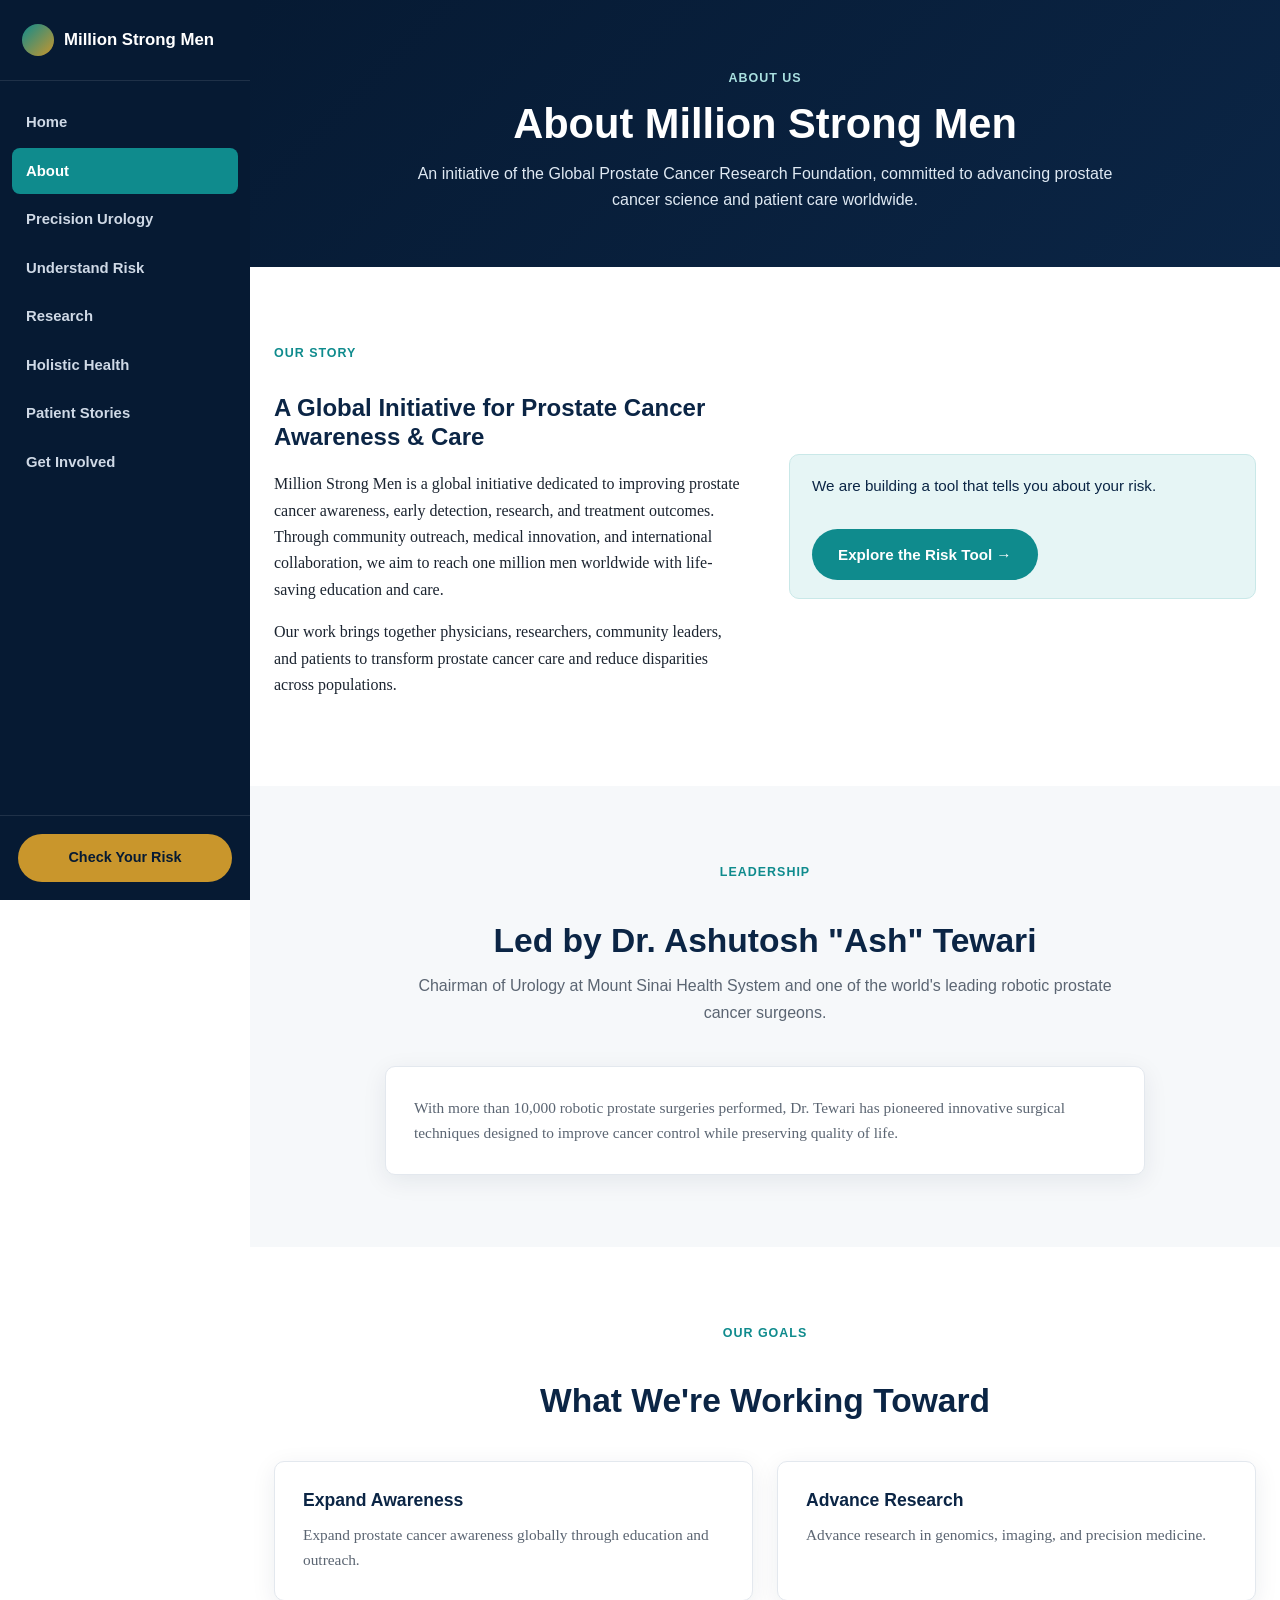
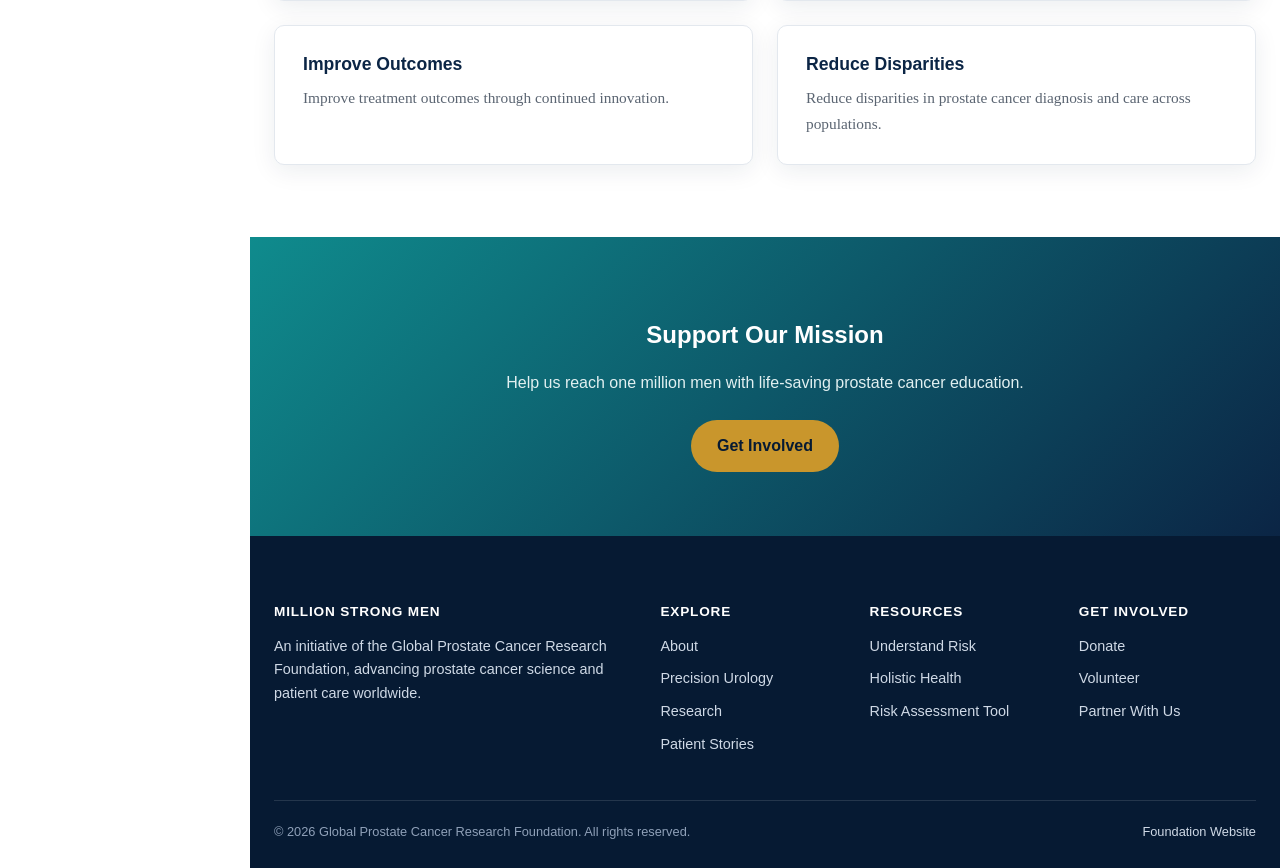
==== about.html @ bc2d8f9e "Initial commit: Million Strong Men static site Multi-page site covering the initiative, Precision Ur" ====
<!DOCTYPE html>
<html lang="en">
<head>
<meta charset="UTF-8">
<meta name="viewport" content="width=device-width, initial-scale=1.0">
<title>About | Million Strong Men</title>
<link rel="stylesheet" href="assets/style.css">
</head>
<body>

<div class="sidebar-overlay"></div>
<aside class="sidebar">
  <a href="index.html" class="sidebar-brand"><span class="mark"></span>Million Strong Men</a>
  <nav class="sidebar-nav">
      <a href="index.html">Home</a>
      <a href="about.html" class="active">About</a>
      <a href="precision-urology.html">Precision Urology</a>
      <a href="risk-factors.html">Understand Risk</a>
      <a href="research.html">Research</a>
      <a href="holistic-health.html">Holistic Health</a>
      <a href="patient-stories.html">Patient Stories</a>
      <a href="get-involved.html">Get Involved</a>
  </nav>
  <div class="sidebar-cta"><a href="https://epsa.millionstrongmen.com/" target="_blank" rel="noopener">Check Your Risk</a></div>
</aside>
<div class="mobile-topbar">
  <span class="nav-brand"><span class="mark"></span>Million Strong Men</span>
  <button class="nav-toggle" aria-label="Toggle navigation">&#9776;</button>
</div>
<div class="main-content">

<section class="page-hero">
  <div class="container">
    <span class="eyebrow" style="color:#a9e0e0;">About Us</span>
    <h1>About Million Strong Men</h1>
    <p>An initiative of the Global Prostate Cancer Research Foundation, committed to advancing prostate cancer science and patient care worldwide.</p>
  </div>
</section>

<section>
  <div class="container">
    <div class="split">
      <div>
        <span class="eyebrow">Our Story</span>
        <h2>A Global Initiative for Prostate Cancer Awareness &amp; Care</h2>
        <p>Million Strong Men is a global initiative dedicated to improving prostate cancer awareness, early detection, research, and treatment outcomes. Through community outreach, medical innovation, and international collaboration, we aim to reach one million men worldwide with life-saving education and care.</p>
        <p>Our work brings together physicians, researchers, community leaders, and patients to transform prostate cancer care and reduce disparities across populations.</p>
      </div>
      <div class="banner-note">
        We are building a tool that tells you about your risk.<br><br>
        <a href="https://epsa.millionstrongmen.com/" target="_blank" rel="noopener" class="btn btn-teal" style="margin-top:6px;">Explore the Risk Tool →</a>
      </div>
    </div>
  </div>
</section>

<section class="alt">
  <div class="container">
    <div class="section-head">
      <span class="eyebrow">Leadership</span>
      <h2>Led by Dr. Ashutosh "Ash" Tewari</h2>
      <p>Chairman of Urology at Mount Sinai Health System and one of the world's leading robotic prostate cancer surgeons.</p>
    </div>
    <div class="card" style="max-width:760px;margin:0 auto;">
      <p>With more than 10,000 robotic prostate surgeries performed, Dr. Tewari has pioneered innovative surgical techniques designed to improve cancer control while preserving quality of life.</p>
    </div>
  </div>
</section>

<section>
  <div class="container">
    <div class="section-head">
      <span class="eyebrow">Our Goals</span>
      <h2>What We're Working Toward</h2>
    </div>
    <div class="grid grid-2">
      <div class="card"><h3>Expand Awareness</h3><p>Expand prostate cancer awareness globally through education and outreach.</p></div>
      <div class="card"><h3>Advance Research</h3><p>Advance research in genomics, imaging, and precision medicine.</p></div>
      <div class="card"><h3>Improve Outcomes</h3><p>Improve treatment outcomes through continued innovation.</p></div>
      <div class="card"><h3>Reduce Disparities</h3><p>Reduce disparities in prostate cancer diagnosis and care across populations.</p></div>
    </div>
  </div>
</section>

<section class="cta-band">
  <div class="container">
    <h2>Support Our Mission</h2>
    <p>Help us reach one million men with life-saving prostate cancer education.</p>
    <div style="margin-top:24px;">
      <a href="get-involved.html" class="btn btn-primary">Get Involved</a>
    </div>
  </div>
</section>

<footer class="site-footer">
  <div class="container">
    <div class="foot-grid">
      <div>
        <h4>Million Strong Men</h4>
        <p>An initiative of the Global Prostate Cancer Research Foundation, advancing prostate cancer science and patient care worldwide.</p>
      </div>
      <div>
        <h4>Explore</h4>
        <ul>
          <li><a href="about.html">About</a></li>
          <li><a href="precision-urology.html">Precision Urology</a></li>
          <li><a href="research.html">Research</a></li>
          <li><a href="patient-stories.html">Patient Stories</a></li>
        </ul>
      </div>
      <div>
        <h4>Resources</h4>
        <ul>
          <li><a href="risk-factors.html">Understand Risk</a></li>
          <li><a href="holistic-health.html">Holistic Health</a></li>
          <li><a href="https://epsa.millionstrongmen.com/" target="_blank" rel="noopener">Risk Assessment Tool</a></li>
        </ul>
      </div>
      <div>
        <h4>Get Involved</h4>
        <ul>
          <li><a href="get-involved.html">Donate</a></li>
          <li><a href="get-involved.html">Volunteer</a></li>
          <li><a href="get-involved.html">Partner With Us</a></li>
        </ul>
      </div>
    </div>
    <div class="foot-bottom">
      <span>© 2026 Global Prostate Cancer Research Foundation. All rights reserved.</span>
      <span><a href="https://prostatecancercenternyc.com/global-prostate-cancer-research-foundation/" target="_blank" rel="noopener">Foundation Website</a></span>
    </div>
  </div>
</footer>

</div>
<script src="assets/nav.js"></script>
</body>
</html>
---- assets/style.css ----
:root {
  --navy: #0b2545;
  --navy-dark: #061a33;
  --teal: #0f8b8d;
  --teal-light: #e6f5f5;
  --gold: #c9962c;
  --ink: #1b2430;
  --muted: #5b6572;
  --paper: #ffffff;
  --paper-alt: #f6f8fa;
  --border: #e3e8ee;
  --radius: 10px;
  --maxw: 1120px;
  --shadow: 0 6px 24px rgba(11, 37, 69, 0.08);
}

* { box-sizing: border-box; }
html { scroll-behavior: smooth; }

body {
  margin: 0;
  font-family: "Georgia", "Iowan Old Style", serif;
  color: var(--ink);
  background: var(--paper);
  line-height: 1.65;
}

h1, h2, h3, h4, .nav-brand {
  font-family: "Helvetica Neue", Arial, sans-serif;
  font-weight: 700;
  color: var(--navy);
  line-height: 1.2;
}

p { margin: 0 0 1em; }
a { color: var(--teal); text-decoration: none; }
a:hover { text-decoration: underline; }
img { max-width: 100%; display: block; }

.container {
  max-width: var(--maxw);
  margin: 0 auto;
  padding: 0 24px;
}

.main-content {
  margin-left: var(--sidebar-w);
}

/* Sidebar Nav */
:root { --sidebar-w: 250px; }

.sidebar {
  position: fixed;
  top: 0; left: 0;
  width: var(--sidebar-w);
  height: 100vh;
  background: var(--navy-dark);
  color: #cfd9e6;
  display: flex;
  flex-direction: column;
  z-index: 100;
  overflow-y: auto;
}
.sidebar-brand {
  display: flex;
  align-items: center;
  gap: 10px;
  padding: 24px 22px;
  font-family: "Helvetica Neue", Arial, sans-serif;
  font-weight: 700;
  font-size: 1.05rem;
  color: #fff;
  border-bottom: 1px solid rgba(255,255,255,.1);
}
.sidebar-brand .mark {
  width: 32px; height: 32px;
  border-radius: 50%;
  background: linear-gradient(135deg, var(--teal), var(--gold));
  display: inline-block;
  flex-shrink: 0;
}
nav.sidebar-nav {
  display: flex;
  flex-direction: column;
  padding: 18px 12px;
  gap: 2px;
  font-family: "Helvetica Neue", Arial, sans-serif;
  font-size: .93rem;
  flex: 1;
}
nav.sidebar-nav a {
  color: #cfd9e6;
  font-weight: 600;
  padding: 11px 14px;
  border-radius: 8px;
  text-decoration: none;
}
nav.sidebar-nav a:hover { background: rgba(255,255,255,.06); color: #fff; }
nav.sidebar-nav a.active {
  background: var(--teal);
  color: #fff;
}
.sidebar-cta {
  padding: 18px;
  border-top: 1px solid rgba(255,255,255,.1);
}
.sidebar-cta a {
  display: block;
  text-align: center;
  background: var(--gold);
  color: var(--navy-dark) !important;
  font-family: "Helvetica Neue", Arial, sans-serif;
  font-weight: 700;
  padding: 12px;
  border-radius: 999px;
  text-decoration: none;
  font-size: .9rem;
}
.sidebar-cta a:hover { opacity: .9; }

/* Mobile topbar for sidebar toggle */
.mobile-topbar {
  display: none;
  position: sticky;
  top: 0;
  z-index: 90;
  background: var(--navy-dark);
  color: #fff;
  align-items: center;
  justify-content: space-between;
  padding: 14px 18px;
  font-family: "Helvetica Neue", Arial, sans-serif;
  font-weight: 700;
}
.mobile-topbar .nav-brand { display: flex; align-items: center; gap: 8px; color: #fff; font-size: 1rem; }
.mobile-topbar .mark { width: 26px; height: 26px; border-radius: 50%; background: linear-gradient(135deg, var(--teal), var(--gold)); display: inline-block; }
.nav-toggle {
  background: none;
  border: 1px solid rgba(255,255,255,.4);
  color: #fff;
  width: 38px; height: 38px;
  border-radius: 8px;
  font-size: 1.1rem;
  cursor: pointer;
}

.sidebar-overlay {
  display: none;
  position: fixed;
  inset: 0;
  background: rgba(6,26,51,.5);
  z-index: 95;
}

@media (max-width: 880px) {
  .sidebar {
    transform: translateX(-100%);
    transition: transform .25s ease;
    box-shadow: 0 0 40px rgba(0,0,0,.3);
  }
  body.sidebar-open .sidebar { transform: translateX(0); }
  body.sidebar-open .sidebar-overlay { display: block; }
  .mobile-topbar { display: flex; }
  .main-content { margin-left: 0 !important; }
}

/* Hero */
.hero {
  background: linear-gradient(135deg, var(--navy-dark), var(--navy) 60%, var(--teal));
  color: #fff;
  padding: 90px 0 80px;
}
.hero .container { max-width: 780px; text-align: center; }
.hero h1 {
  color: #fff;
  font-size: clamp(2.1rem, 4.5vw, 3.2rem);
  margin: 0 0 18px;
}
.hero p.lead {
  font-family: "Helvetica Neue", Arial, sans-serif;
  font-size: 1.15rem;
  color: #dfe9f3;
  margin-bottom: 30px;
}
.hero-actions { display: flex; gap: 14px; justify-content: center; flex-wrap: wrap; }

.page-hero {
  background: linear-gradient(135deg, var(--navy-dark), var(--navy));
  color: #fff;
  padding: 64px 0 54px;
  text-align: center;
}
.page-hero h1 { color: #fff; margin: 0 0 12px; font-size: clamp(1.9rem, 4vw, 2.6rem); }
.page-hero p { color: #dfe9f3; max-width: 700px; margin: 0 auto; font-family: "Helvetica Neue", Arial, sans-serif; }

/* Buttons */
.btn {
  display: inline-block;
  font-family: "Helvetica Neue", Arial, sans-serif;
  font-weight: 700;
  padding: 13px 26px;
  border-radius: 999px;
  text-decoration: none;
  transition: transform .15s ease, box-shadow .15s ease;
}
.btn:hover { text-decoration: none; transform: translateY(-1px); }
.btn-primary { background: var(--gold); color: var(--navy-dark) !important; }
.btn-primary:hover { box-shadow: 0 8px 18px rgba(201,150,44,.35); }
.btn-outline { background: transparent; color: #fff !important; border: 1.5px solid rgba(255,255,255,.6); }
.btn-outline:hover { background: rgba(255,255,255,.12); }
.btn-teal { background: var(--teal); color: #fff !important; }
.btn-teal:hover { box-shadow: 0 8px 18px rgba(15,139,141,.3); }

/* Sections */
section { padding: 72px 0; }
section.alt { background: var(--paper-alt); }
.section-head { max-width: 700px; margin: 0 auto 40px; text-align: center; }
.section-head h2 { font-size: clamp(1.6rem, 3vw, 2.1rem); margin-bottom: 12px; }
.section-head p { color: var(--muted); font-family: "Helvetica Neue", Arial, sans-serif; }
.eyebrow {
  display: inline-block;
  font-family: "Helvetica Neue", Arial, sans-serif;
  font-size: .78rem;
  font-weight: 700;
  letter-spacing: .08em;
  text-transform: uppercase;
  color: var(--teal);
  margin-bottom: 10px;
}

/* Grid / Cards */
.grid { display: grid; gap: 24px; }
.grid-2 { grid-template-columns: repeat(2, 1fr); }
.grid-3 { grid-template-columns: repeat(3, 1fr); }
.grid-4 { grid-template-columns: repeat(4, 1fr); }
@media (max-width: 900px) {
  .grid-3, .grid-4 { grid-template-columns: repeat(2, 1fr); }
}
@media (max-width: 640px) {
  .grid-2, .grid-3, .grid-4 { grid-template-columns: 1fr; }
}

.card {
  background: #fff;
  border: 1px solid var(--border);
  border-radius: var(--radius);
  padding: 28px;
  box-shadow: var(--shadow);
}
.card h3 {
  font-size: 1.1rem;
  margin: 0 0 10px;
}
.card p { color: var(--muted); margin-bottom: 0; font-size: .96rem; }

.icon-badge {
  width: 46px; height: 46px;
  border-radius: 12px;
  background: var(--teal-light);
  color: var(--teal);
  display: flex; align-items: center; justify-content: center;
  font-size: 1.3rem;
  margin-bottom: 16px;
}

/* Stats */
.stats {
  display: grid;
  grid-template-columns: repeat(4, 1fr);
  gap: 24px;
  text-align: center;
}
@media (max-width: 700px) { .stats { grid-template-columns: repeat(2,1fr); } }
.stat .num {
  font-family: "Helvetica Neue", Arial, sans-serif;
  font-size: 2.4rem;
  font-weight: 800;
  color: var(--navy);
}
.stat .label { color: var(--muted); font-family: "Helvetica Neue", Arial, sans-serif; font-size: .9rem; }

/* Split content */
.split {
  display: grid;
  grid-template-columns: 1fr 1fr;
  gap: 48px;
  align-items: center;
}
@media (max-width: 800px) { .split { grid-template-columns: 1fr; } }

/* Quote / testimonials */
.quote-card {
  background: var(--paper);
  border-left: 4px solid var(--gold);
  border-radius: 4px;
  padding: 26px 28px;
  box-shadow: var(--shadow);
}
.quote-card p.quote { font-style: italic; font-size: 1.05rem; margin-bottom: 10px; }
.quote-card .who { font-family: "Helvetica Neue", Arial, sans-serif; font-size: .85rem; color: var(--muted); font-weight: 700;}

/* Lists */
ul.check-list { list-style: none; margin: 0; padding: 0; }
ul.check-list li {
  padding-left: 30px;
  position: relative;
  margin-bottom: 12px;
  font-family: "Helvetica Neue", Arial, sans-serif;
  color: var(--ink);
}
ul.check-list li::before {
  content: "✓";
  position: absolute;
  left: 0; top: 0;
  color: var(--teal);
  font-weight: 800;
}

/* CTA band */
.cta-band {
  background: linear-gradient(135deg, var(--teal), var(--navy));
  color: #fff;
  text-align: center;
  padding: 64px 0;
}
.cta-band h2 { color: #fff; }
.cta-band p { color: #e2f0f1; font-family: "Helvetica Neue", Arial, sans-serif; }

/* Footer */
footer.site-footer {
  background: var(--navy-dark);
  color: #cfd9e6;
  padding: 50px 0 26px;
  font-family: "Helvetica Neue", Arial, sans-serif;
  font-size: .9rem;
}
footer.site-footer .foot-grid {
  display: grid;
  grid-template-columns: 2fr 1fr 1fr 1fr;
  gap: 32px;
  margin-bottom: 34px;
}
@media (max-width: 800px) { footer.site-footer .foot-grid { grid-template-columns: 1fr 1fr; } }
footer.site-footer h4 { color: #fff; font-size: .85rem; text-transform: uppercase; letter-spacing: .06em; margin-bottom: 14px; }
footer.site-footer a { color: #cfd9e6; }
footer.site-footer a:hover { color: #fff; }
footer.site-footer ul { list-style: none; padding: 0; margin: 0; }
footer.site-footer li { margin-bottom: 9px; }
.foot-bottom {
  border-top: 1px solid rgba(255,255,255,.12);
  padding-top: 20px;
  display: flex;
  justify-content: space-between;
  flex-wrap: wrap;
  gap: 10px;
  color: #8fa0b8;
  font-size: .8rem;
}

/* Timeline / innovations */
.innov {
  display: grid;
  grid-template-columns: 1fr;
  gap: 18px;
}
.innov-item {
  display: grid;
  grid-template-columns: 60px 1fr;
  gap: 18px;
  padding: 20px 0;
  border-bottom: 1px solid var(--border);
}
.innov-item:last-child { border-bottom: none; }
.innov-num {
  font-family: "Helvetica Neue", Arial, sans-serif;
  font-weight: 800;
  color: var(--gold);
  font-size: 1.4rem;
}

/* Mobile nav */
@media (max-width: 880px) {
  nav.main-nav { display: none; }
}

.banner-note {
  background: var(--teal-light);
  border: 1px solid #c9e8e8;
  border-radius: var(--radius);
  padding: 18px 22px;
  font-family: "Helvetica Neue", Arial, sans-serif;
  color: var(--navy);
  font-size: .95rem;
}
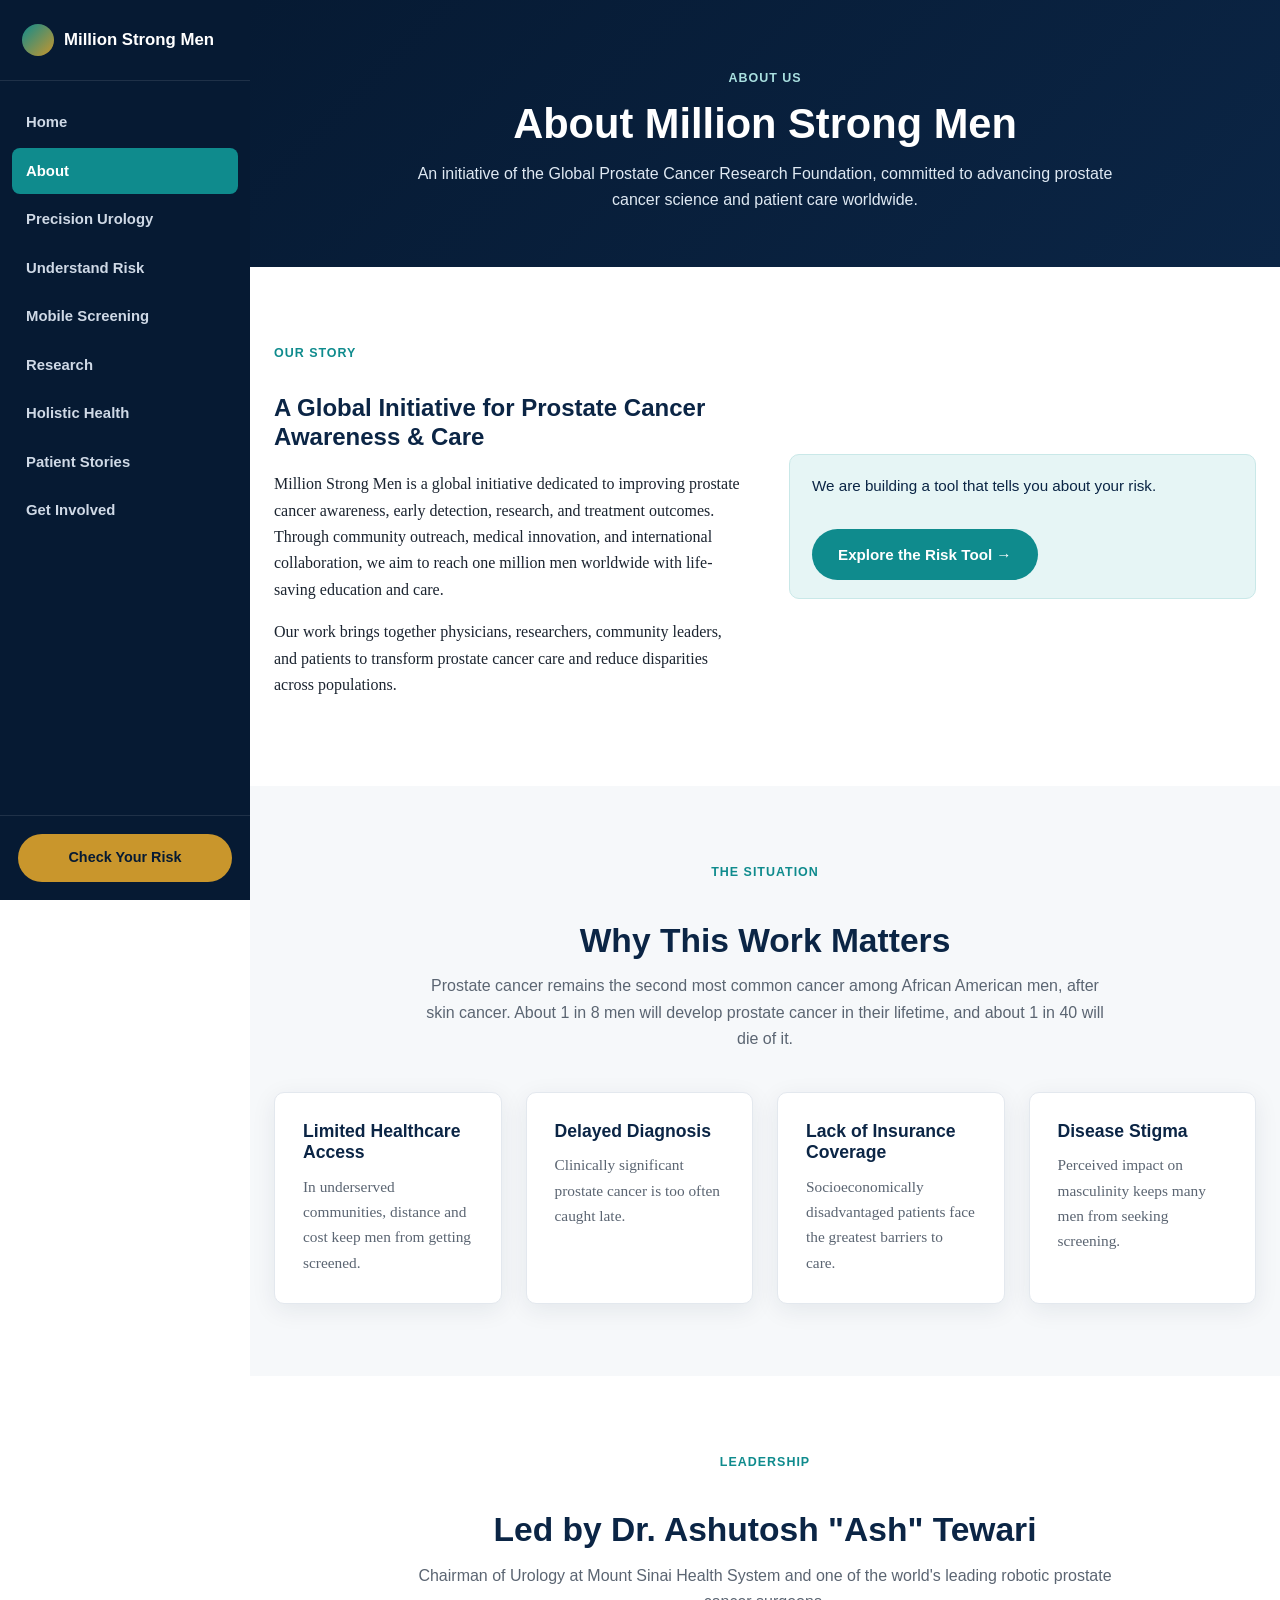
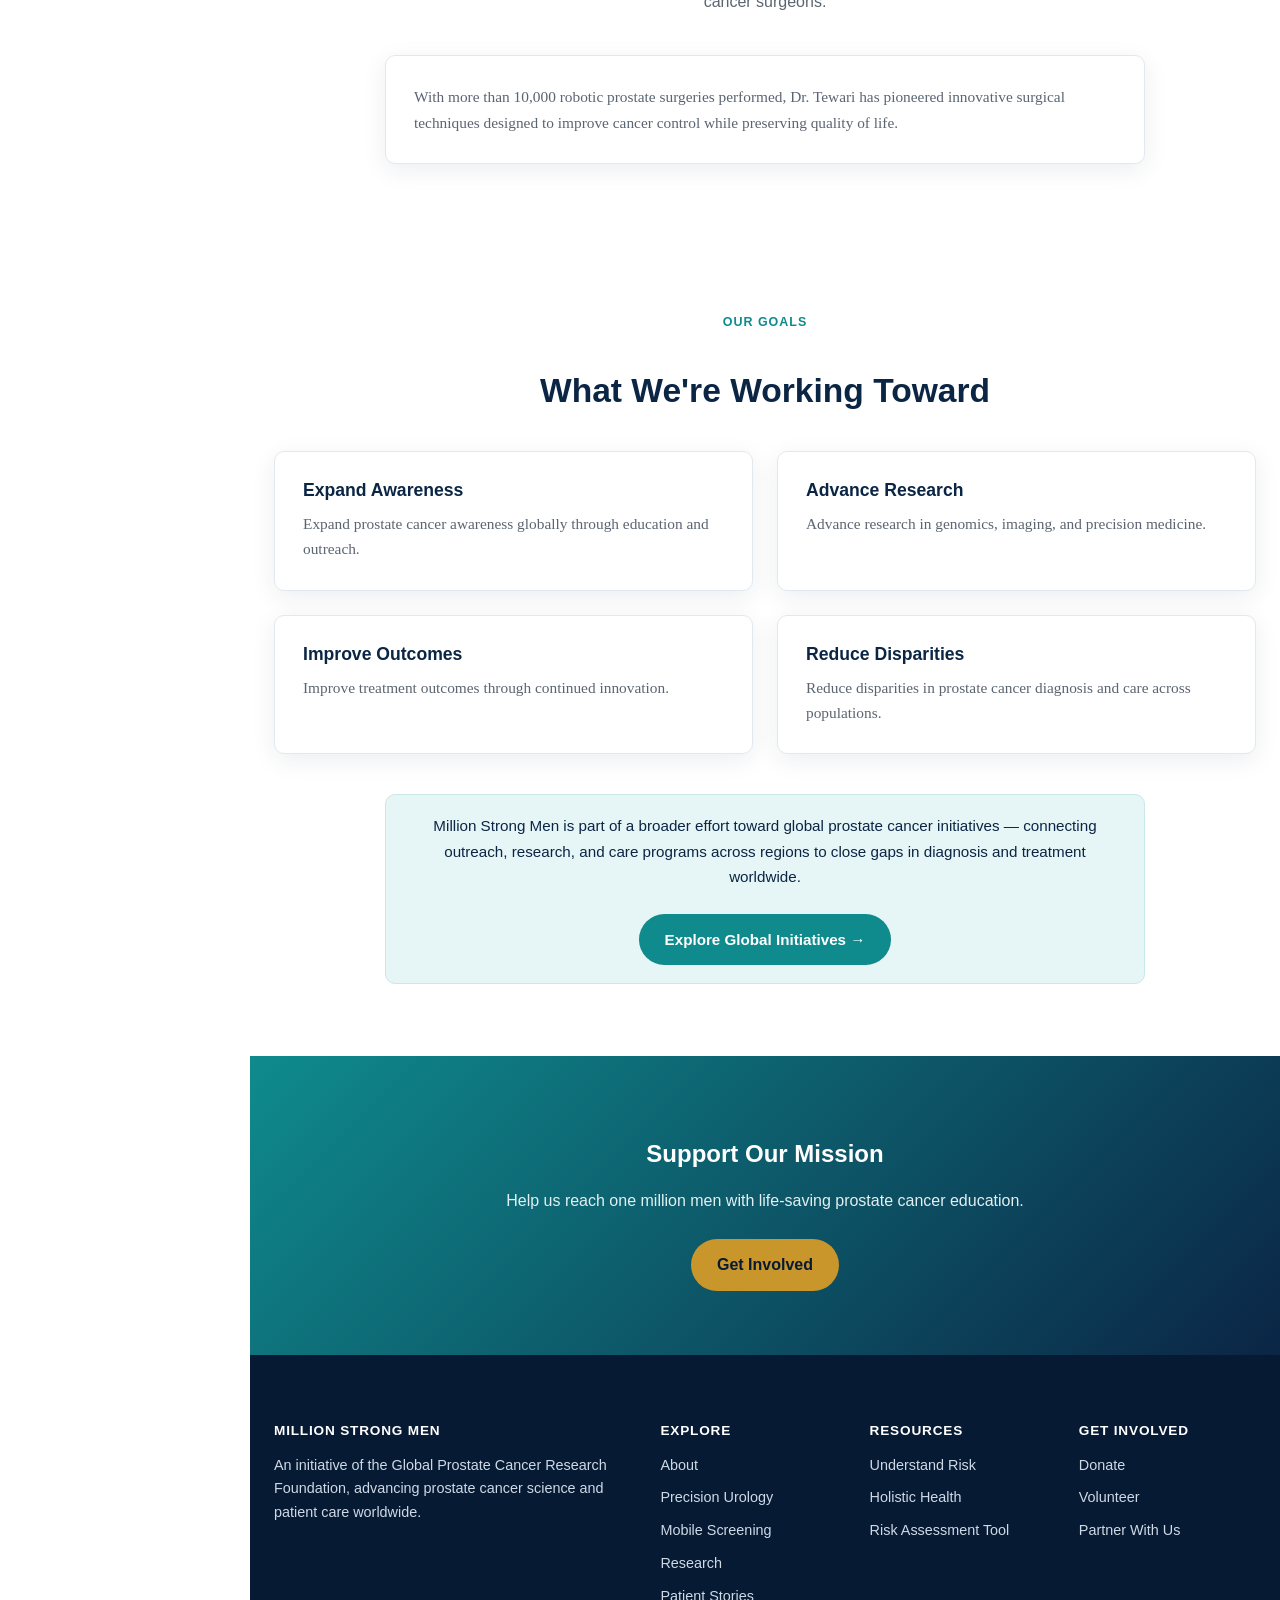
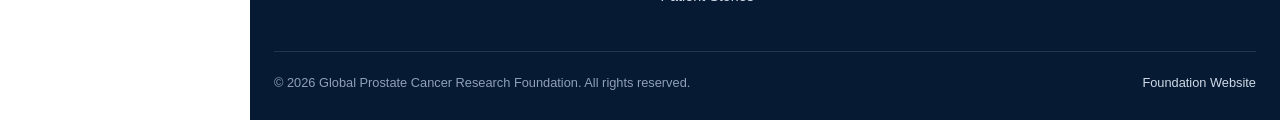
==== commit ab651888: "Add mobile screening page, disparity stats, and global initiatives link - New mobile-screening.html " ====
--- a/about.html
+++ b/about.html
@@ -16,6 +16,7 @@
       <a href="about.html" class="active">About</a>
       <a href="precision-urology.html">Precision Urology</a>
       <a href="risk-factors.html">Understand Risk</a>
+      <a href="mobile-screening.html">Mobile Screening</a>
       <a href="research.html">Research</a>
       <a href="holistic-health.html">Holistic Health</a>
       <a href="patient-stories.html">Patient Stories</a>
@@ -57,6 +58,22 @@
 <section class="alt">
   <div class="container">
     <div class="section-head">
+      <span class="eyebrow">The Situation</span>
+      <h2>Why This Work Matters</h2>
+      <p>Prostate cancer remains the second most common cancer among African American men, after skin cancer. About 1 in 8 men will develop prostate cancer in their lifetime, and about 1 in 40 will die of it.</p>
+    </div>
+    <div class="grid grid-4">
+      <div class="card"><h3>Limited Healthcare Access</h3><p>In underserved communities, distance and cost keep men from getting screened.</p></div>
+      <div class="card"><h3>Delayed Diagnosis</h3><p>Clinically significant prostate cancer is too often caught late.</p></div>
+      <div class="card"><h3>Lack of Insurance Coverage</h3><p>Socioeconomically disadvantaged patients face the greatest barriers to care.</p></div>
+      <div class="card"><h3>Disease Stigma</h3><p>Perceived impact on masculinity keeps many men from seeking screening.</p></div>
+    </div>
+  </div>
+</section>
+
+<section>
+  <div class="container">
+    <div class="section-head">
       <span class="eyebrow">Leadership</span>
       <h2>Led by Dr. Ashutosh "Ash" Tewari</h2>
       <p>Chairman of Urology at Mount Sinai Health System and one of the world's leading robotic prostate cancer surgeons.</p>
@@ -78,6 +95,11 @@
       <div class="card"><h3>Advance Research</h3><p>Advance research in genomics, imaging, and precision medicine.</p></div>
       <div class="card"><h3>Improve Outcomes</h3><p>Improve treatment outcomes through continued innovation.</p></div>
       <div class="card"><h3>Reduce Disparities</h3><p>Reduce disparities in prostate cancer diagnosis and care across populations.</p></div>
+    </div>
+    <div class="banner-note" style="max-width:760px;margin:40px auto 0;text-align:center;">
+      Million Strong Men is part of a broader effort toward global prostate cancer initiatives — connecting outreach, research, and care programs across regions to close gaps in diagnosis and treatment worldwide.
+      <br><br>
+      <a href="https://prostatecancercenternyc.com/" target="_blank" rel="noopener" class="btn btn-teal">Explore Global Initiatives →</a>
     </div>
   </div>
 </section>
@@ -104,6 +126,7 @@
         <ul>
           <li><a href="about.html">About</a></li>
           <li><a href="precision-urology.html">Precision Urology</a></li>
+          <li><a href="mobile-screening.html">Mobile Screening</a></li>
           <li><a href="research.html">Research</a></li>
           <li><a href="patient-stories.html">Patient Stories</a></li>
         </ul>
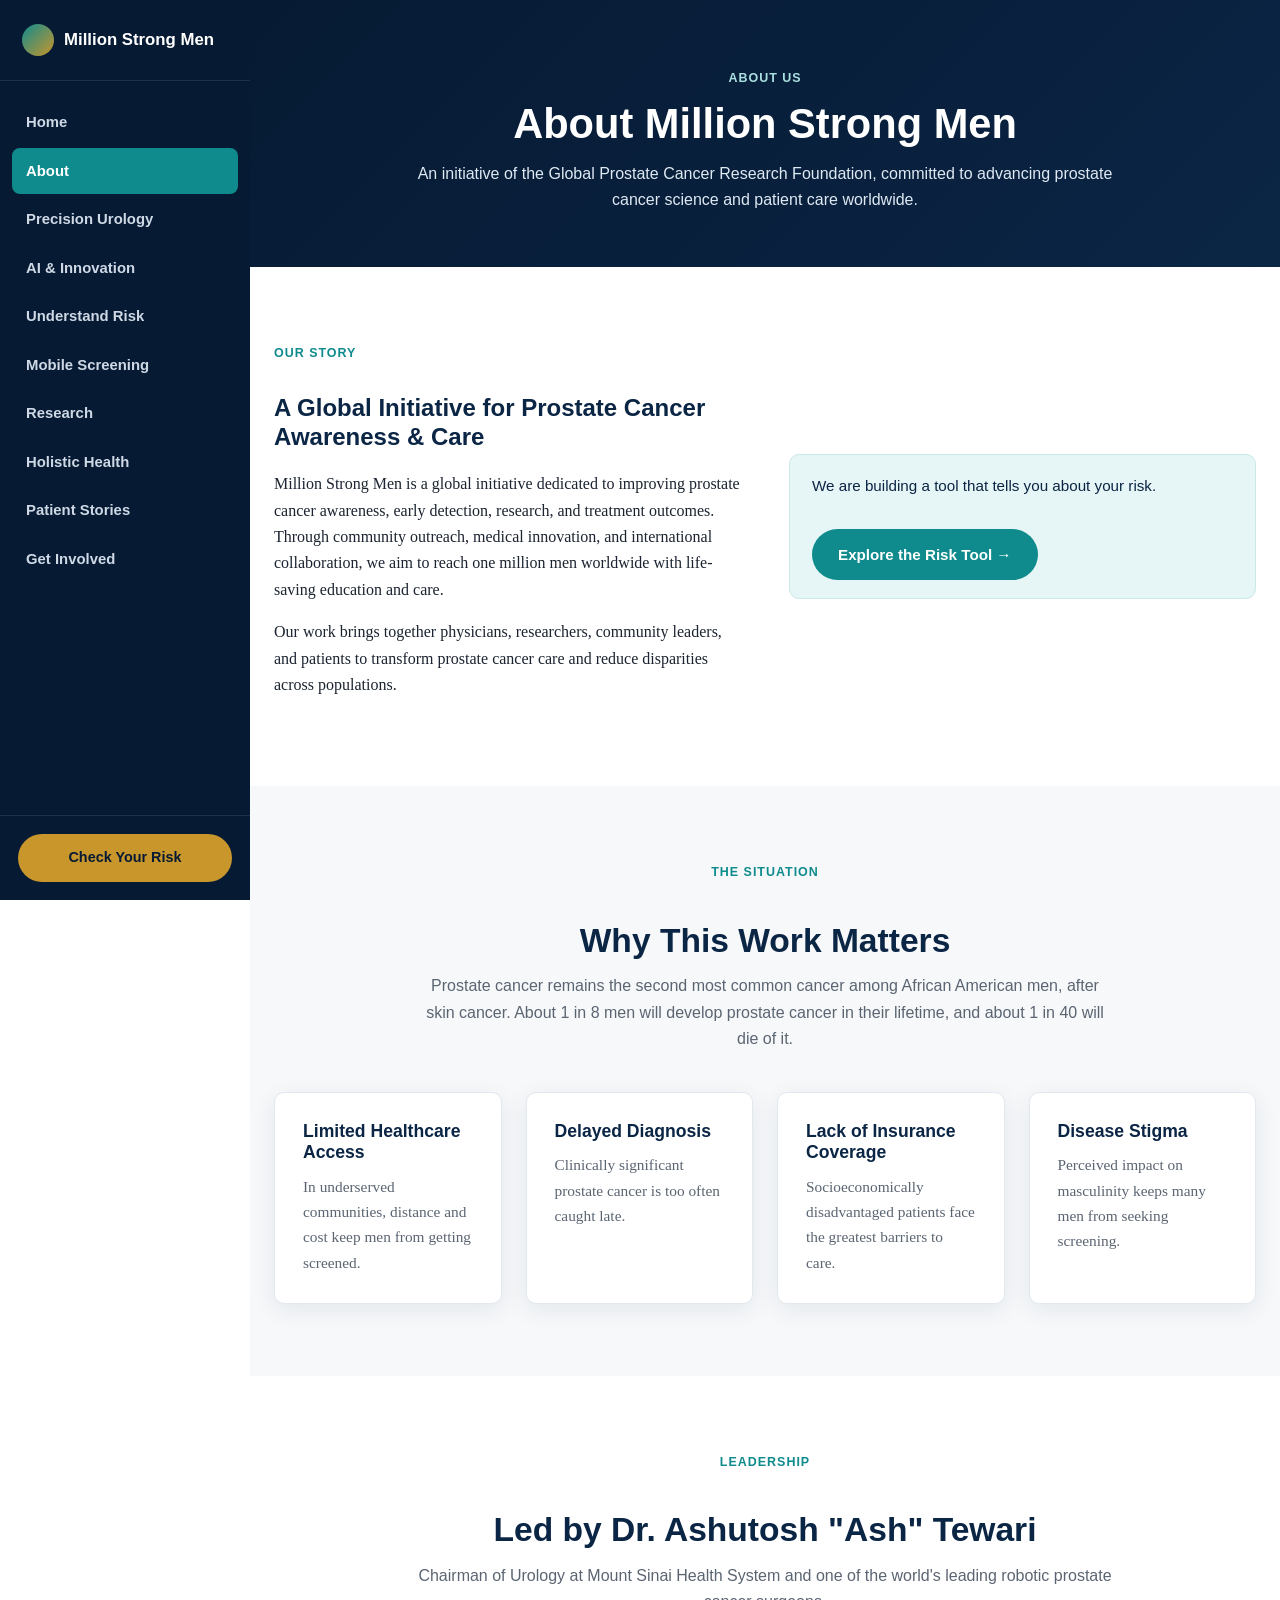
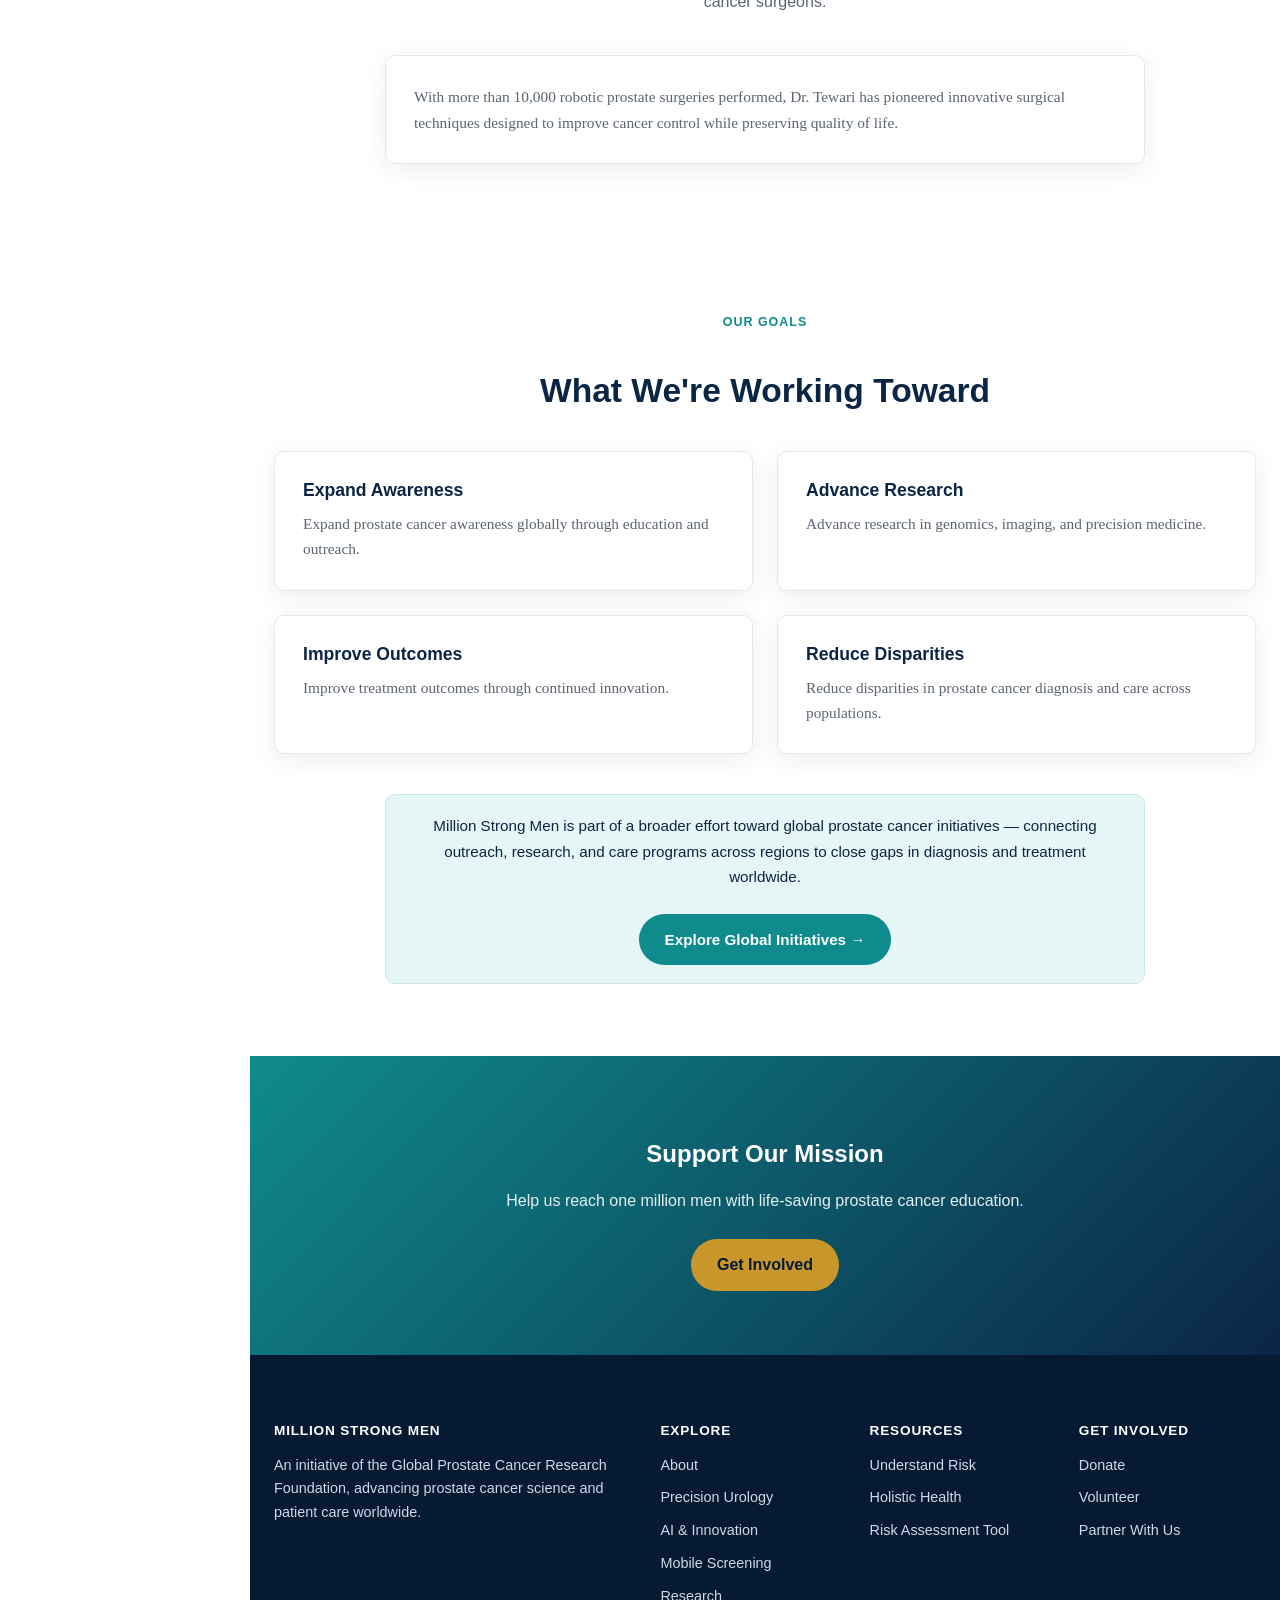
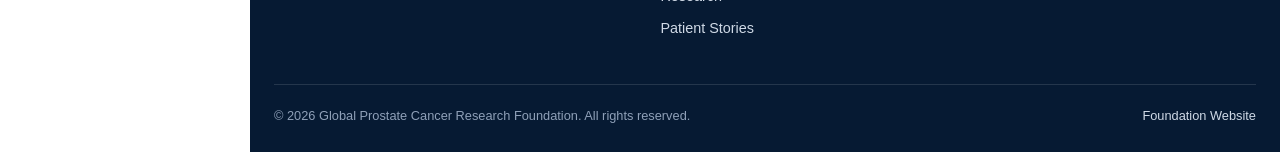
==== commit 5bf0a51e: "Add dedicated AI & Innovation page Split the AI/precision-surgery content out of precision-urology.h" ====
--- a/about.html
+++ b/about.html
@@ -15,6 +15,7 @@
       <a href="index.html">Home</a>
       <a href="about.html" class="active">About</a>
       <a href="precision-urology.html">Precision Urology</a>
+      <a href="ai-innovation.html">AI & Innovation</a>
       <a href="risk-factors.html">Understand Risk</a>
       <a href="mobile-screening.html">Mobile Screening</a>
       <a href="research.html">Research</a>
@@ -126,6 +127,7 @@
         <ul>
           <li><a href="about.html">About</a></li>
           <li><a href="precision-urology.html">Precision Urology</a></li>
+          <li><a href="ai-innovation.html">AI &amp; Innovation</a></li>
           <li><a href="mobile-screening.html">Mobile Screening</a></li>
           <li><a href="research.html">Research</a></li>
           <li><a href="patient-stories.html">Patient Stories</a></li>
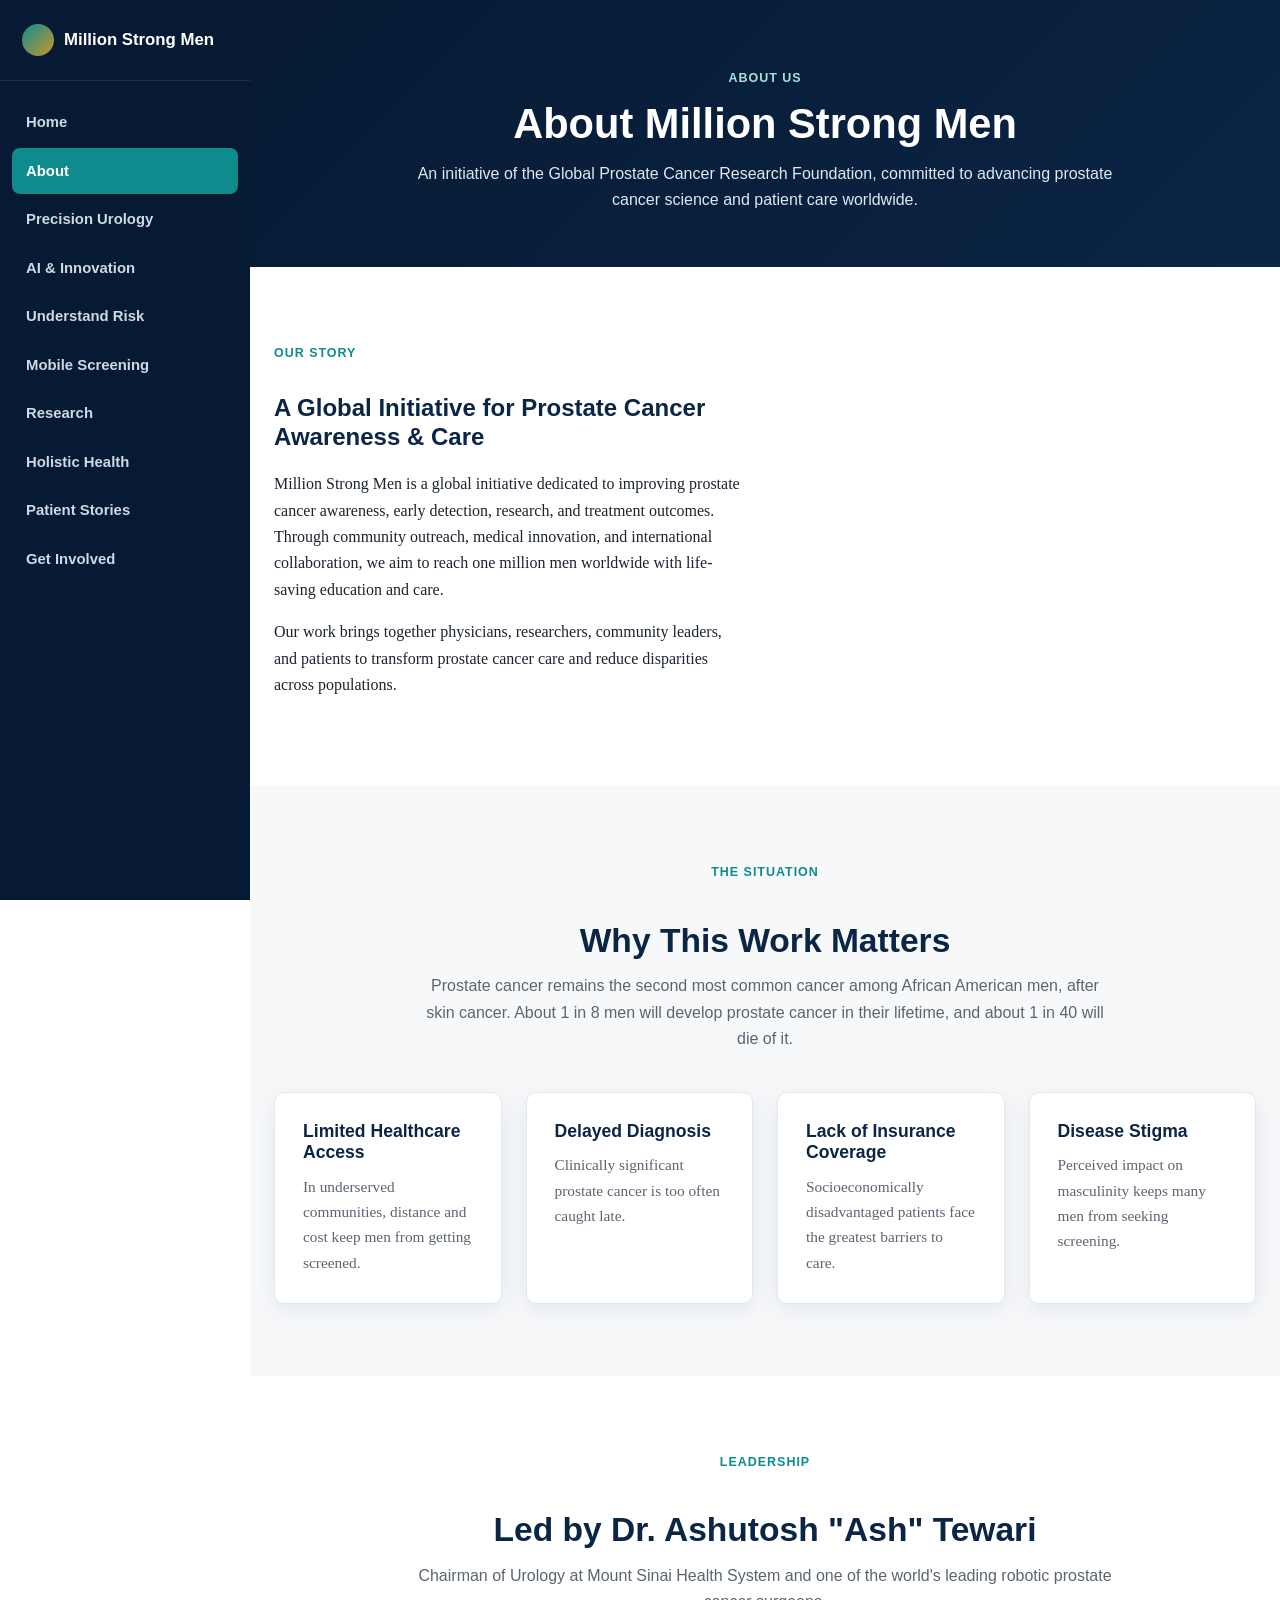
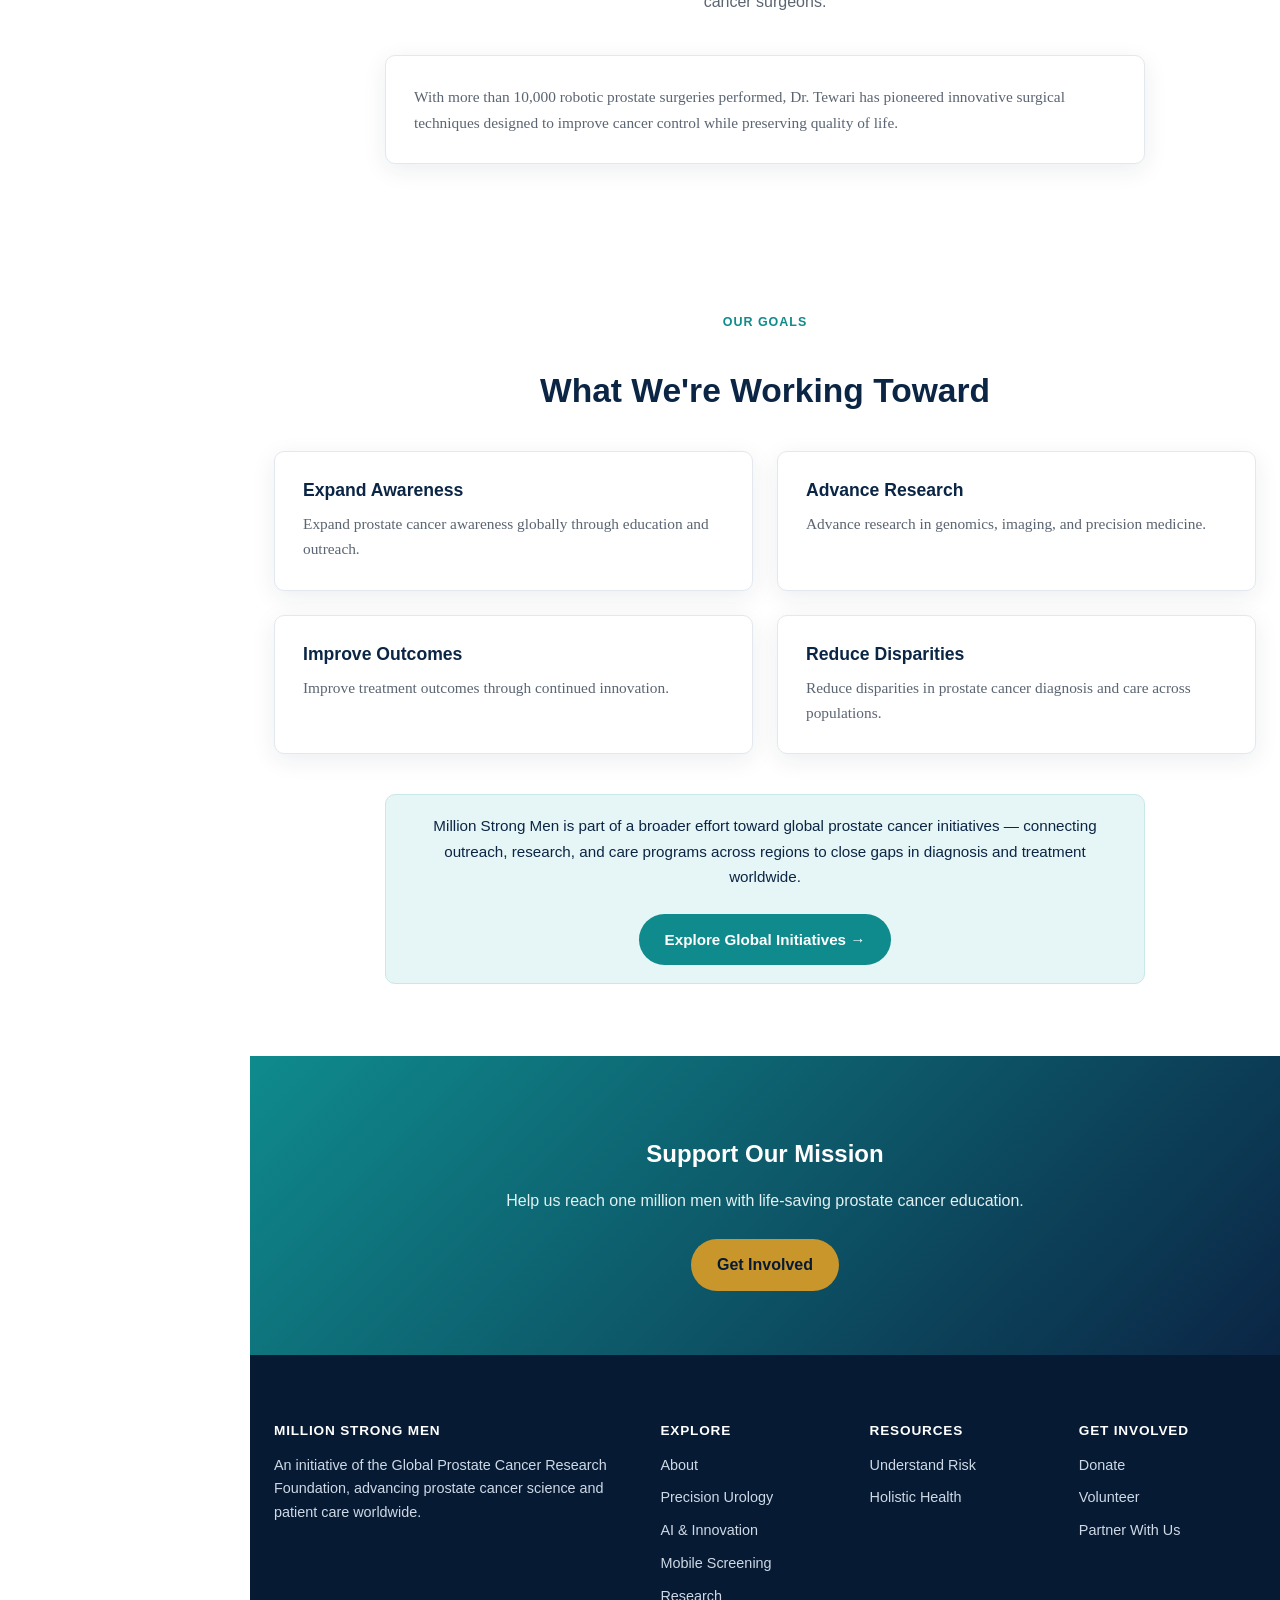
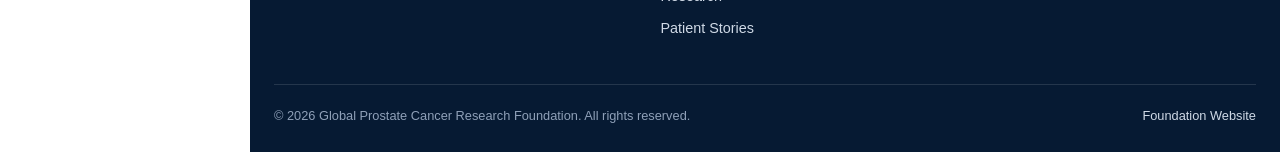
==== commit 475c0917: "Remove ePSA risk tool links and promo content from all pages Co-Authored-By: Claude Sonnet 5.5 <nore" ====
--- a/about.html
+++ b/about.html
@@ -23,7 +23,6 @@
       <a href="patient-stories.html">Patient Stories</a>
       <a href="get-involved.html">Get Involved</a>
   </nav>
-  <div class="sidebar-cta"><a href="https://epsa.millionstrongmen.com/" target="_blank" rel="noopener">Check Your Risk</a></div>
 </aside>
 <div class="mobile-topbar">
   <span class="nav-brand"><span class="mark"></span>Million Strong Men</span>
@@ -47,10 +46,6 @@
         <h2>A Global Initiative for Prostate Cancer Awareness &amp; Care</h2>
         <p>Million Strong Men is a global initiative dedicated to improving prostate cancer awareness, early detection, research, and treatment outcomes. Through community outreach, medical innovation, and international collaboration, we aim to reach one million men worldwide with life-saving education and care.</p>
         <p>Our work brings together physicians, researchers, community leaders, and patients to transform prostate cancer care and reduce disparities across populations.</p>
-      </div>
-      <div class="banner-note">
-        We are building a tool that tells you about your risk.<br><br>
-        <a href="https://epsa.millionstrongmen.com/" target="_blank" rel="noopener" class="btn btn-teal" style="margin-top:6px;">Explore the Risk Tool →</a>
       </div>
     </div>
   </div>
@@ -138,7 +133,6 @@
         <ul>
           <li><a href="risk-factors.html">Understand Risk</a></li>
           <li><a href="holistic-health.html">Holistic Health</a></li>
-          <li><a href="https://epsa.millionstrongmen.com/" target="_blank" rel="noopener">Risk Assessment Tool</a></li>
         </ul>
       </div>
       <div>
